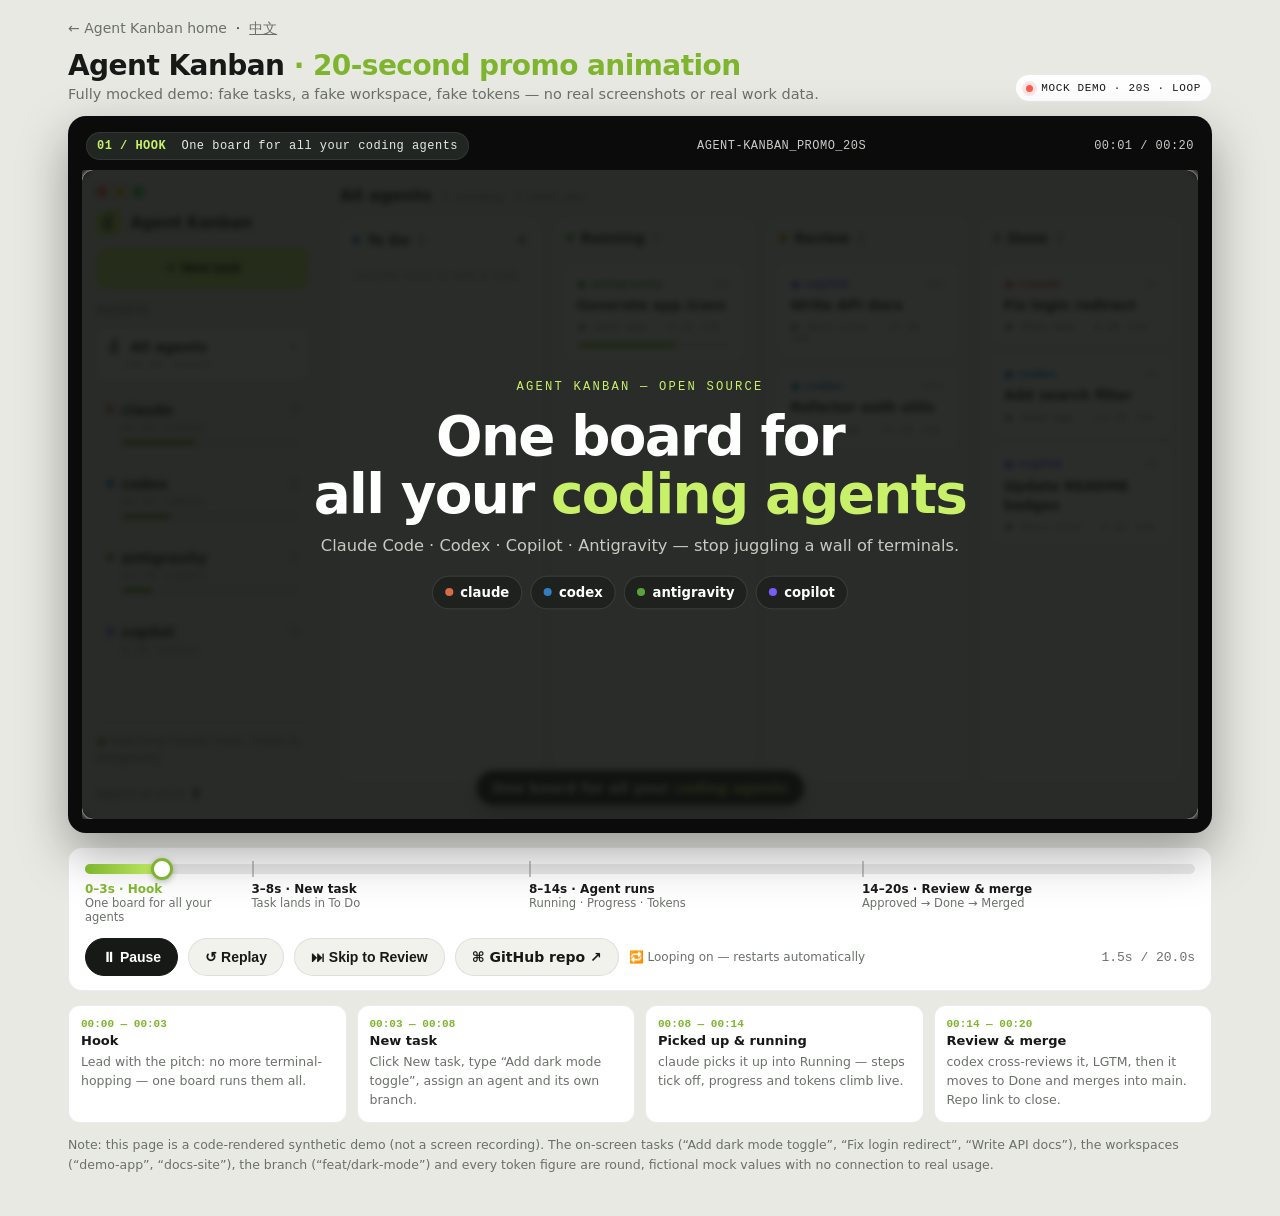
==== site/demo/index.html @ 09a62e58 "Add landing page and bilingual README - site/: static landing page (EN at /, 中文 at /zh/) with the pr" ====
<!doctype html>
<html lang="en">
<head>
<meta charset="utf-8"/>
<meta name="viewport" content="width=device-width, initial-scale=1, viewport-fit=cover"/>
<meta name="color-scheme" content="light dark"/>
<link rel="icon" type="image/png" sizes="32x32" href="/favicon-32.png"/>
<link rel="apple-touch-icon" href="/apple-touch-icon.png"/>
<meta name="description" content="A 20-second, fully mocked animation of Agent Kanban: one board for all your coding agents."/>
<link rel="canonical" href="https://agent-kanban.lzhgus.com/demo/"/>
<link rel="alternate" hreflang="en" href="https://agent-kanban.lzhgus.com/demo/"/>
<link rel="alternate" hreflang="zh-CN" href="https://agent-kanban.lzhgus.com/zh/demo/"/>
<title>Agent Kanban — 20-second demo</title>
<style>
:root{
  --page:#0e100f; --page2:#171917; --panel:#1c1f1c; --line:rgba(255,255,255,.09);
  --ink:#f2f3ef; --muted:#9aa39c; --lime:#c8f169; --lime-d:#a8d94e;
  --board:#ecece7; --board-side:#e9e9e3; --col:#f4f4f0; --card:#fff; --card-ink:#171917; --card-sub:#7a7d78;
  --claude:#d96c47; --codex:#2f7fc1; --anti:#5da13a; --copilot:#7a5af8;
}
@media (prefers-color-scheme: light){
  :root{ --page:#e8e9e2; --page2:#f2f2ec; --panel:#fff; --line:rgba(0,0,0,.08); --ink:#171917; --muted:#6b706a; }
}
*{box-sizing:border-box} body{margin:0;background:var(--page);color:var(--ink);font-family:Outfit,system-ui,-apple-system,Segoe UI,sans-serif;}
a{color:inherit}
.wrap{max-width:1180px;margin:0 auto;padding:20px 18px 28px}
.top{display:flex;justify-content:space-between;align-items:flex-end;gap:16px;flex-wrap:wrap;margin-bottom:14px}
.top h1{margin:0;font-size:28px;letter-spacing:-.02em;line-height:1}
.top h1 span{color:#7fb52e}
.top p{margin:6px 0 0;color:var(--muted);font-size:14.5px}
.badge{font-family:"JetBrains Mono",monospace;font-size:11px;letter-spacing:.06em;text-transform:uppercase;border:1px solid var(--line);padding:7px 10px;border-radius:999px;background:var(--panel);display:flex;gap:8px;align-items:center}
.dotlive{width:7px;height:7px;border-radius:50%;background:#ff5a4e;box-shadow:0 0 0 4px rgba(255,90,78,.15);animation:pulse 1.6s infinite}
@keyframes pulse{50%{opacity:.4}}

/* STAGE */
.stage{position:relative;background:#0a0b0a;border-radius:18px;padding:14px;box-shadow:0 20px 50px rgba(0,0,0,.35);overflow:hidden}
.stage-head{display:flex;justify-content:space-between;align-items:center;color:#c9cdc6;font-size:12px;font-family:"JetBrains Mono",monospace;letter-spacing:.04em;padding:2px 4px 10px}
.scene-pill{background:#222622;border:1px solid rgba(255,255,255,.08);padding:6px 10px;border-radius:999px;color:#e8eae5}
.scene-pill b{color:var(--lime)}
.viewport{position:relative;width:100%;overflow:hidden;background:var(--board);border-radius:12px;aspect-ratio: 1100 / 640;}
@media(max-width:700px){.stage-head .fname{display:none}.stage-head{flex-wrap:nowrap}.scene-pill{white-space:nowrap;overflow:hidden;text-overflow:ellipsis;max-width:62vw}.scene-pill .scenedesc{display:none}.stage-head #clock{white-space:nowrap}}
.scaler{position:absolute;left:0;top:0;width:1100px;height:640px;transform-origin:top left}

/* BOARD */
.board{width:1100px;height:640px;background:var(--board);display:flex;font-family:system-ui,-apple-system,Segoe UI,sans-serif;color:var(--card-ink);position:relative;overflow:hidden}
.sidebar{width:238px;flex:0 0 238px;background:var(--board-side);padding:16px 14px;display:flex;flex-direction:column;gap:12px;border-right:1px solid rgba(0,0,0,.04)}
.traffic{display:flex;gap:7px}.traffic i{width:11px;height:11px;border-radius:50%;display:block}.traffic i:nth-child(1){background:#ff5f57}.traffic i:nth-child(2){background:#febc2e}.traffic i:nth-child(3){background:#28c840}
.brand{display:flex;align-items:center;gap:8px;font-weight:800;font-size:15px}
.brandmark{width:26px;height:26px;border-radius:7px;background:var(--lime);display:grid;place-items:center;font-family:"JetBrains Mono",monospace;font-size:13px;font-weight:800}
.newbtn{background:var(--lime);border:none;border-radius:9px;padding:11px;font-weight:700;font-size:13.5px;cursor:pointer;position:relative;transition:.2s}
.newbtn.ringing{box-shadow:0 0 0 0 rgba(168,217,78,.7);animation:ring 1s infinite}
@keyframes ring{70%{box-shadow:0 0 0 12px rgba(168,217,78,0)}100%{box-shadow:0 0 0 0 rgba(168,217,78,0)}}
.label{font-size:10px;letter-spacing:.14em;color:#8a8c86;font-weight:700;margin-top:4px}
.agentrow{background:transparent;border-radius:10px;padding:9px 10px}
.agentrow.active{background:#fff;box-shadow:0 1px 4px rgba(0,0,0,.06)}
.agentrow .r1{display:flex;align-items:center;gap:7px;font-weight:700;font-size:13.5px}
.agentrow .r1 span:last-child{margin-left:auto;color:#8a8c86;font-weight:500;font-size:12px}
.adot{width:8px;height:8px;border-radius:50%}
.tok{font-size:11.5px;color:#8a8c86;margin:3px 0 0 15px;font-family:"JetBrains Mono",monospace}
.meter{height:5px;background:#dddcd4;border-radius:99px;overflow:hidden;margin:6px 0 0 15px}.meter i{display:block;height:100%;background:#6a9a2e;border-radius:99px}
.sidefoot{margin-top:auto;font-size:11.5px;color:#7d7f7a;line-height:1.5;border-top:1px solid rgba(0,0,0,.06);padding-top:10px}
.main{flex:1;padding:16px 16px 14px;min-width:0}
.mainhead{display:flex;align-items:baseline;gap:10px;margin-bottom:12px}
.mainhead b{font-size:16px}.mainhead span{color:#8a8c86;font-size:12.5px}
.cols{display:grid;grid-template-columns:1fr 1fr 1fr 1fr;gap:12px;height:556px}
.col{background:var(--col);border-radius:12px;padding:12px 10px;display:flex;flex-direction:column;gap:9px;transition:box-shadow .3s, background .3s}
.col.highlight{box-shadow:inset 0 0 0 2px var(--lime-d);background:#f7f9ec}
.colhead{display:flex;align-items:center;gap:7px;font-weight:700;font-size:13.5px;padding:0 2px}
.colhead .cnt{color:#8a8c86;font-weight:500}
.colhead .plus{margin-left:auto;color:#555;font-size:16px}
.cdot{width:8px;height:8px;border-radius:50%}
.empty{color:#a3a59e;font-size:12.5px;padding:8px 4px}
.card{background:var(--card);border-radius:11px;padding:11px 12px;box-shadow:0 1px 3px rgba(0,0,0,.07);border:1px solid rgba(0,0,0,.03)}
.card .who{display:flex;justify-content:space-between;font-size:11.5px;font-weight:700}
.card .who time{color:#a3a59e;font-weight:500}
.card h4{margin:5px 0 6px;font-size:13.5px;line-height:1.35}
.meta{font-size:11px;color:var(--card-sub);font-family:"JetBrains Mono",monospace;display:flex;gap:6px;align-items:center;flex-wrap:wrap}
.pill{font-size:10px;font-weight:700;padding:3px 7px;border-radius:999px;background:#eef3dc;color:#4c6b12}
.pill.blue{background:#e6f0fb;color:#245a8a}.pill.purple{background:#efeaff;color:#5b3ec8}.pill.green{background:#e3f4e3;color:#1d6b2e}

/* HERO CARD extras */
#heroCard{position:relative;z-index:3}
#heroCard .branch{margin-top:8px}
.progresswrap{margin-top:10px;display:none}
.progresswrap.show{display:block}
.prow{display:flex;justify-content:space-between;font-size:11px;color:#6f726c;font-family:"JetBrains Mono",monospace}
.bar{height:7px;background:#e9e9e2;border-radius:99px;overflow:hidden;margin-top:5px}
.bar i{display:block;height:100%;width:0%;background:linear-gradient(90deg,#8ec63f,#c8f169);border-radius:99px}
.steps{margin-top:9px;display:none;flex-direction:column;gap:5px}
.steps.show{display:flex}
.step{font-size:11.5px;color:#8a8c86;display:flex;gap:7px;align-items:center}
.step.done{color:#2f3a1e}.step .box{width:15px;height:15px;border-radius:4px;border:1.5px solid #cfd0c8;display:grid;place-items:center;font-size:10px;flex:0 0 15px;background:#fff}
.step.done .box{background:var(--lime);border-color:var(--lime-d);color:#1c2a00}
.step.active{color:#171917;font-weight:600}.step.active .box{border-color:#8ec63f}
.reviewbox{margin-top:10px;display:none;background:#f7f8f3;border:1px solid #e6e8dd;border-radius:8px;padding:8px 9px}
.reviewbox.show{display:block}
.reviewbox .rv{font-size:11.5px;display:flex;gap:6px;margin:3px 0}
.mergepill{display:none;margin-top:9px;background:#12240f;color:#c8f169;font-weight:700;font-size:11.5px;padding:7px 9px;border-radius:7px;align-items:center;gap:7px}
.mergepill.show{display:flex}

/* Composer */
.composer{display:none;background:#fff;border:1.5px solid #b9d97a;border-radius:11px;padding:11px 12px;box-shadow:0 8px 20px rgba(0,0,0,.10)}
.composer.show{display:block;animation:pop .35s cubic-bezier(.2,1.4,.4,1)}
@keyframes pop{from{transform:scale(.92) translateY(-6px);opacity:0}}
.composer .ct{font-size:11px;letter-spacing:.08em;color:#8a8c86;font-weight:700}
.typed{font-size:14px;font-weight:700;margin:6px 0 8px;min-height:20px}
.caret{display:inline-block;width:2px;height:15px;background:#171917;vertical-align:-2px;animation:blink .7s infinite}
@keyframes blink{50%{opacity:0}}
.assign{display:flex;gap:6px;flex-wrap:wrap}

/* Cursor */
.cursor{position:absolute;width:22px;height:22px;z-index:20;pointer-events:none;opacity:0;filter:drop-shadow(0 2px 3px rgba(0,0,0,.3));transition:opacity .2s}
.cursor.show{opacity:1}
.clickring{position:absolute;width:28px;height:28px;border:2px solid #7fb52e;border-radius:50%;z-index:19;pointer-events:none;opacity:0}
.clickring.go{animation:clicka .6s ease-out}
@keyframes clicka{0%{transform:scale(.4);opacity:1}100%{transform:scale(1.6);opacity:0}}

/* Overlays */
.overlay{position:absolute;inset:0;z-index:30;display:grid;place-items:center;text-align:center;pointer-events:none;opacity:0;transition:opacity .45s}
.overlay.show{opacity:1}
.hook{background:rgba(14,16,14,.88);backdrop-filter:blur(3px);color:#fff;padding:30px}
.hook .kicker{font-family:"JetBrains Mono",monospace;font-size:12px;letter-spacing:.18em;color:var(--lime);text-transform:uppercase}
.hook h2{font-size:54px;line-height:1.05;margin:14px 0 12px;letter-spacing:-.03em}
.hook h2 em{font-style:normal;color:var(--lime)}
.hook p{color:#c6cbc2;margin:0;font-size:16px}
.agentpills{display:flex;gap:8px;justify-content:center;margin-top:20px;flex-wrap:wrap}
.agentpills span{background:#1e211e;border:1px solid rgba(255,255,255,.12);padding:8px 12px;border-radius:999px;font-size:13px;font-weight:700;display:flex;gap:7px;align-items:center}
.outro{background:linear-gradient(180deg,rgba(14,16,14,.25),rgba(14,16,14,.92) 55%);color:#fff;align-items:end;padding:28px}
.outrocard{margin-bottom:8px}
.outrocard .logo{font-size:30px;font-weight:800}.outrocard .logo span{color:var(--lime)}
.repolink{display:inline-flex;gap:9px;align-items:center;background:#fff;color:#111;padding:11px 16px;border-radius:999px;font-family:"JetBrains Mono",monospace;font-size:13.5px;font-weight:600;text-decoration:none;margin-top:12px}
.outro p{color:#c9cdc6;font-size:13.5px;margin:10px 0 0}

/* Caption */
.caption{position:absolute;left:50%;transform:translateX(-50%);bottom:14px;z-index:25;background:rgba(10,11,10,.88);color:#fff;padding:9px 16px;border-radius:999px;font-size:14px;font-weight:600;white-space:nowrap;box-shadow:0 8px 20px rgba(0,0,0,.25)}
.caption b{color:var(--lime)}

/* Controls */
.controls{margin-top:14px;background:var(--panel);border:1px solid var(--line);border-radius:14px;padding:14px 16px}
.trackwrap{position:relative;padding-top:2px}
.track{height:10px;background:rgba(127,127,127,.18);border-radius:99px;position:relative;cursor:pointer;overflow:visible}
.fill{height:100%;width:0%;background:linear-gradient(90deg,#7fb52e,var(--lime));border-radius:99px;position:relative}
.fill::after{content:"";position:absolute;right:-6px;top:50%;transform:translateY(-50%);width:16px;height:16px;background:#fff;border:3px solid #7fb52e;border-radius:50%;box-shadow:0 2px 6px rgba(0,0,0,.25)}
.mark{position:absolute;top:-3px;width:2px;height:16px;background:rgba(127,127,127,.5)}
.segs{display:grid;grid-template-columns:3fr 5fr 6fr 6fr;gap:0;margin-top:8px;font-size:11.5px;color:var(--muted)}
.segs div{padding-right:8px}.segs b{display:block;color:var(--ink);font-size:12px}
.segs div.active b{color:#7fb52e}
.btnrow{display:flex;align-items:center;gap:10px;margin-top:14px;flex-wrap:wrap}
.btn{border:1px solid var(--line);background:var(--page2);color:var(--ink);padding:10px 16px;border-radius:999px;font-weight:700;font-size:14px;cursor:pointer;display:inline-flex;gap:8px;align-items:center}
.btn.primary{background:#171917;color:#fff;border-color:#171917}
.btn:hover{transform:translateY(-1px)}
.time{font-family:"JetBrains Mono",monospace;font-size:13px;color:var(--muted);margin-left:auto}
.looptag{font-size:12px;color:var(--muted);display:flex;gap:6px;align-items:center}
.stamps{display:grid;grid-template-columns:repeat(4,1fr);gap:10px;margin-top:14px}
.stamp{border:1px solid var(--line);background:var(--panel);border-radius:12px;padding:12px}
.stamp b{font-size:13px}.stamp p{margin:4px 0 0;color:var(--muted);font-size:12.5px;line-height:1.5}
.stamp .t{font-family:"JetBrains Mono",monospace;color:#7fb52e;font-size:11px;font-weight:700}
.note{margin-top:12px;color:var(--muted);font-size:12.5px;line-height:1.6}
@media(max-width:700px){.top h1{font-size:23px}.hook h2{font-size:34px}.stamps{grid-template-columns:1fr 1fr}.segs{font-size:10.5px}.caption{font-size:12px;max-width:92%;white-space:normal;text-align:center}}
@media (prefers-reduced-motion: reduce){*{animation-duration:.01ms!important;transition-duration:.01ms!important}}
</style>
</head>
<body>
<div class="wrap">
  <p style="margin:0 0 14px;font-size:14px"><a href="/" style="color:var(--muted);text-decoration:none">← Agent Kanban home</a> &nbsp;·&nbsp; <a href="/zh/demo/" lang="zh-CN" style="color:var(--muted)">中文</a></p>
  <div class="top">
    <div>
      <h1>Agent Kanban <span>· 20-second promo animation</span></h1>
      <p>Fully mocked demo: fake tasks, a fake workspace, fake tokens — no real screenshots or real work data.</p>
    </div>
    <div class="badge"><span class="dotlive"></span> Mock Demo · 20s · Loop</div>
  </div>

  <div class="stage">
    <div class="stage-head"><span class="scene-pill" id="scenePill"><b>01 / HOOK</b><span class="scenedesc"> &nbsp;One board for all your coding agents</span></span><span class="fname">AGENT-KANBAN_PROMO_20S</span><span id="clock">00:00 / 00:20</span></div>

    <div class="viewport" id="viewport">
      <div class="scaler" id="scaler">
        <div class="board" id="board">
          <!-- Sidebar -->
          <aside class="sidebar">
            <div class="traffic"><i></i><i></i><i></i></div>
            <div class="brand"><span class="brandmark">|▎</span> Agent Kanban</div>
            <button class="newbtn" id="newBtn">＋ New task</button>
            <div class="label">AGENTS</div>
            <div class="agentrow active"><div class="r1"><span style="font-family:monospace">|▎</span> All agents <span>6</span></div><div class="tok" id="allTok">128.0k tokens</div></div>
            <div class="agentrow" id="rowClaude"><div class="r1"><span class="adot" style="background:var(--claude)"></span> claude <span>3</span></div><div class="tok" id="claudeTok">64.0k tokens</div><div class="meter"><i style="width:42%"></i></div></div>
            <div class="agentrow"><div class="r1"><span class="adot" style="background:var(--codex)"></span> codex <span>2</span></div><div class="tok">38.5k tokens</div><div class="meter"><i style="width:28%"></i></div></div>
            <div class="agentrow"><div class="r1"><span class="adot" style="background:var(--anti)"></span> antigravity <span>1</span></div><div class="tok">16.2k tokens</div><div class="meter"><i style="width:18%"></i></div></div>
            <div class="agentrow"><div class="r1"><span class="adot" style="background:var(--copilot)"></span> copilot <span>0</span></div><div class="tok">9.3k tokens</div></div>
            <div class="sidefoot"><span style="color:#5da13a">●</span> Watching Claude Code, Codex &amp; Antigravity<br><br>Agents at once &nbsp;<b style="color:#171917">3</b></div>
          </aside>

          <!-- Main -->
          <section class="main">
            <div class="mainhead"><b>All agents</b><span id="runStatus">1 running · 2 need you</span></div>
            <div class="cols">
              <div class="col" id="colTodo">
                <div class="colhead"><span class="cdot" style="background:#2f7fc1"></span> To Do <span class="cnt" id="cntTodo">0</span><span class="plus">+</span></div>
                <div class="composer" id="composer">
                  <div class="ct">NEW TASK · DEMO-APP</div>
                  <div class="typed"><span id="typedText"></span><span class="caret"></span></div>
                  <div class="assign"><span class="pill">Assign: claude</span><span class="pill blue">Branch: feat/dark-mode</span></div>
                </div>
                <div class="empty" id="todoEmpty">Double-click to add a task</div>
                <div id="todoSlot"></div>
              </div>

              <div class="col" id="colRunning">
                <div class="colhead"><span class="cdot" style="background:#5da13a"></span> Running <span class="cnt" id="cntRun">1</span></div>
                <div class="empty" id="runEmpty" style="display:none">Nothing here</div>
                <div id="runSlot"></div>
                <div class="card" style="opacity:.92"><div class="who"><span style="color:var(--anti)">● antigravity</span><time>4m</time></div><h4>Generate app icons</h4><div class="meta">◉ demo-app · 8.1k tok</div><div class="bar" style="margin-top:8px"><i style="width:64%;background:#8ec63f"></i></div></div>
              </div>

              <div class="col" id="colReview">
                <div class="colhead"><span class="cdot" style="background:#c4900a"></span> Review <span class="cnt" id="cntReview">2</span></div>
                <div id="reviewSlot"></div>
                <div class="card"><div class="who"><span style="color:var(--copilot)">● copilot</span><time>6m</time></div><h4>Write API docs</h4><div class="meta">◉ docs-site · 12.0k tok</div></div>
                <div class="card"><div class="who"><span style="color:var(--codex)">● codex</span><time>12m</time></div><h4>Refactor auth utils</h4><div class="meta">◉ demo-app · 21.5k tok</div></div>
              </div>

              <div class="col" id="colDone">
                <div class="colhead"><span class="cdot" style="background:#8a8c86"></span> Done <span class="cnt" id="cntDone">3</span></div>
                <div id="doneSlot"></div>
                <div class="card"><div class="who"><span style="color:var(--claude)">● claude</span><time>1h</time></div><h4>Fix login redirect</h4><div class="meta">◉ demo-app · 9.8k tok</div></div>
                <div class="card"><div class="who"><span style="color:var(--codex)">● codex</span><time>2h</time></div><h4>Add search filter</h4><div class="meta">◉ demo-app · 14.2k tok</div></div>
                <div class="card"><div class="who"><span style="color:var(--copilot)">● copilot</span><time>3h</time></div><h4>Update README badges</h4><div class="meta">◉ docs-site · 3.6k tok</div></div>
              </div>
            </div>
          </section>

          <svg class="cursor" id="cursor" viewBox="0 0 24 24" fill="none"><path d="M4 2 L20 12 L12.5 13.5 L9 21 Z" fill="#111" stroke="#fff" stroke-width="1.6"/></svg>
          <div class="clickring" id="clickRing"></div>

          <!-- Hook overlay -->
          <div class="overlay hook" id="hookOverlay">
            <div>
              <div class="kicker">Agent Kanban — Open Source</div>
              <h2>One board for<br>all your <em>coding agents</em></h2>
              <p>Claude Code · Codex · Copilot · Antigravity — stop juggling a wall of terminals.</p>
              <div class="agentpills"><span><i class="adot" style="background:var(--claude)"></i>claude</span><span><i class="adot" style="background:var(--codex)"></i>codex</span><span><i class="adot" style="background:var(--anti)"></i>antigravity</span><span><i class="adot" style="background:var(--copilot)"></i>copilot</span></div>
            </div>
          </div>

          <!-- Outro overlay -->
          <div class="overlay outro" id="outroOverlay">
            <div class="outrocard">
              <div class="logo">Agent <span>Kanban</span></div>
              <span class="repolink">⌘ github.com/lzhgus/agent-kanban</span>
              <p>One board, the whole flow: To Do → Running → Review → Done &amp; Merge</p>
            </div>
          </div>

          <div class="caption" id="caption">One board for all your coding agents</div>
        </div>
      </div>
    </div>
  </div>

  <!-- Controls -->
  <div class="controls">
    <div class="trackwrap">
      <div class="track" id="track">
        <div class="fill" id="fill"></div>
        <div class="mark" style="left:15%"></div><div class="mark" style="left:40%"></div><div class="mark" style="left:70%"></div>
      </div>
      <div class="segs">
        <div id="seg0"><b>0–3s · Hook</b>One board for all your agents</div>
        <div id="seg1"><b>3–8s · New task</b>Task lands in To Do</div>
        <div id="seg2"><b>8–14s · Agent runs</b>Running · Progress · Tokens</div>
        <div id="seg3"><b>14–20s · Review &amp; merge</b>Approved → Done → Merged</div>
      </div>
    </div>
    <div class="btnrow">
      <button class="btn primary" id="playBtn">⏸ Pause</button>
      <button class="btn" id="replayBtn">↺ Replay</button>
      <button class="btn" id="skipBtn">⏭ Skip to Review</button>
      <a class="btn" href="https://github.com/lzhgus/agent-kanban" target="_blank" rel="noopener" style="text-decoration:none">⌘ GitHub repo ↗</a>
      <span class="looptag">🔁 Looping on — restarts automatically</span>
      <span class="time" id="timeLabel">0.0s / 20.0s</span>
    </div>
  </div>

  <div class="stamps">
    <div class="stamp"><div class="t">00:00 — 00:03</div><b>Hook</b><p>Lead with the pitch: no more terminal-hopping — one board runs them all.</p></div>
    <div class="stamp"><div class="t">00:03 — 00:08</div><b>New task</b><p>Click New task, type “Add dark mode toggle”, assign an agent and its own branch.</p></div>
    <div class="stamp"><div class="t">00:08 — 00:14</div><b>Picked up &amp; running</b><p>claude picks it up into Running — steps tick off, progress and tokens climb live.</p></div>
    <div class="stamp"><div class="t">00:14 — 00:20</div><b>Review &amp; merge</b><p>codex cross-reviews it, LGTM, then it moves to Done and merges into main. Repo link to close.</p></div>
  </div>
  <p class="note">Note: this page is a code-rendered synthetic demo (not a screen recording). The on-screen tasks (“Add dark mode toggle”, “Fix login redirect”, “Write API docs”), the workspaces (“demo-app”, “docs-site”), the branch (“feat/dark-mode”) and every token figure are round, fictional mock values with no connection to real usage.</p>
</div>

<!-- Hero card node created once -->
<div id="heroHost" style="display:none">
  <div class="card" id="heroCard">
    <div class="who"><span id="heroWho" style="color:var(--claude)">● claude</span><time id="heroTime">now</time></div>
    <h4>Add dark mode toggle</h4>
    <div class="meta">◉ demo-app · <span id="heroTok">0 tok</span></div>
    <div class="meta branch"><span class="pill blue">⎇ feat/dark-mode</span><span class="pill" id="heroStatePill">Queued</span></div>
    <div class="progresswrap" id="progressWrap">
      <div class="prow"><span>Progress</span><span id="pctLabel">0%</span></div>
      <div class="bar"><i id="heroBar"></i></div>
      <div class="steps" id="steps">
        <div class="step" data-step="0"><span class="box">✓</span> Reading project files</div>
        <div class="step" data-step="1"><span class="box">✓</span> Editing Theme.tsx + tokens.css</div>
        <div class="step" data-step="2"><span class="box">✓</span> Running tests · 24 passed</div>
      </div>
    </div>
    <div class="reviewbox" id="reviewBox">
      <div style="font-size:11px;font-weight:800;letter-spacing:.06em;color:#7a7d78">REVIEW BY CODEX</div>
      <div class="rv">✅ Tests pass &nbsp;·&nbsp; ✅ No conflicts</div>
      <div class="rv" id="lgtmLine" style="opacity:.25">💬 “LGTM — clean diff, ship it.”</div>
    </div>
    <div class="mergepill" id="mergePill">⎇ Merged into main · PR #42</div>
  </div>
</div>

<script>
(function(){
  var DUR=20000, paused=false, offset=0, lastNow=null, pendingSeek=null;
  var viewport=document.getElementById('viewport'), scaler=document.getElementById('scaler');
  var hero=document.getElementById('heroCard');
  var slots={todo:document.getElementById('todoSlot'), run:document.getElementById('runSlot'), review:document.getElementById('reviewSlot'), done:document.getElementById('doneSlot')};
  var currentSlot=null;
  function fit(){ var w=viewport.clientWidth; var s=w/1100; scaler.style.transform='scale('+s+')'; viewport.style.height=(640*s)+'px'; }
  window.addEventListener('resize',fit);

  function flipTo(slotName){
    if(currentSlot===slotName) return;
    var target=slots[slotName]; if(!target) return;
    var first=hero.getBoundingClientRect();
    target.appendChild(hero); currentSlot=slotName;
    var last=hero.getBoundingClientRect();
    if(first.width){
      var dx=first.left-last.left, dy=first.top-last.top;
      hero.animate([{transform:'translate('+dx+'px,'+dy+'px) scale(1.03)', boxShadow:'0 14px 30px rgba(0,0,0,.18)'},{transform:'translate(0,0) scale(1)', boxShadow:'0 1px 3px rgba(0,0,0,.07)'}],{duration:650,easing:'cubic-bezier(.2,.9,.25,1)'});
    }
  }
  function fmtTok(n){ return n>=1000 ? (n/1000).toFixed(1)+'k tok' : Math.round(n)+' tok'; }
  function clamp(v,a,b){return Math.max(a,Math.min(b,v))}
  function ease(t){return 1-Math.pow(1-t,3)}
  var FULL_TEXT='Add dark mode toggle';

  var els={
    hook:document.getElementById('hookOverlay'), outro:document.getElementById('outroOverlay'),
    caption:document.getElementById('caption'), pill:document.getElementById('scenePill'),
    clock:document.getElementById('clock'), fill:document.getElementById('fill'), time:document.getElementById('timeLabel'),
    composer:document.getElementById('composer'), typed:document.getElementById('typedText'),
    todoEmpty:document.getElementById('todoEmpty'), runEmpty:document.getElementById('runEmpty'),
    newBtn:document.getElementById('newBtn'), cursor:document.getElementById('cursor'), ring:document.getElementById('clickRing'),
    cntTodo:document.getElementById('cntTodo'), cntRun:document.getElementById('cntRun'), cntReview:document.getElementById('cntReview'), cntDone:document.getElementById('cntDone'),
    runStatus:document.getElementById('runStatus'), heroTok:document.getElementById('heroTok'), heroTime:document.getElementById('heroTime'),
    heroWho:document.getElementById('heroWho'), statePill:document.getElementById('heroStatePill'),
    progWrap:document.getElementById('progressWrap'), heroBar:document.getElementById('heroBar'), pct:document.getElementById('pctLabel'),
    steps:document.getElementById('steps'), reviewBox:document.getElementById('reviewBox'), lgtm:document.getElementById('lgtmLine'), merge:document.getElementById('mergePill'),
    claudeTok:document.getElementById('claudeTok'), allTok:document.getElementById('allTok'),
    colTodo:document.getElementById('colTodo'), colRun:document.getElementById('colRunning'), colReview:document.getElementById('colReview'), colDone:document.getElementById('colDone'),
    rowClaude:document.getElementById('rowClaude')
  };
  var stepEls=document.querySelectorAll('#steps .step');
  var segs=[document.getElementById('seg0'),document.getElementById('seg1'),document.getElementById('seg2'),document.getElementById('seg3')];

  var lastPhase=-1;
  function render(now){
    if(lastNow==null) lastNow=now;
    var dt=now-lastNow; lastNow=now;
    if(pendingSeek!=null){ offset=pendingSeek; pendingSeek=null; }
    else if(!paused){ offset+=dt; }
    var t=offset%DUR; var s=t/1000;
    // progress UI
    els.fill.style.width=(t/DUR*100)+'%';
    els.time.textContent=s.toFixed(1)+'s / 20.0s';
    els.clock.textContent='00:'+String(Math.floor(s)).padStart(2,'0')+' / 00:20';
    var phase= s<3?0 : s<8?1 : s<14?2 : 3;
    segs.forEach(function(el,i){ el.classList.toggle('active', i===phase); });
    if(phase!==lastPhase){
      lastPhase=phase;
      var info=[
        '<b>01 / HOOK</b><span class="scenedesc"> &nbsp;One board for all your coding agents</span>','<b>02 / NEW TASK</b><span class="scenedesc"> &nbsp;New task → To Do</span>',
        '<b>03 / RUNNING</b><span class="scenedesc"> &nbsp;Agent picks it up · Progress + tokens</span>','<b>04 / REVIEW → DONE</b><span class="scenedesc"> &nbsp;Cross-review · Merge</span>'][phase];
      els.pill.innerHTML=info;
      els.caption.innerHTML=[
        'One board for all your <b>coding agents</b>',
        'New task → into <b>To Do</b>',
        '<b>claude</b> is on it — progress &amp; tokens climbing',
        '<b>codex</b> approved → <b>Done</b> &amp; merged'][phase];
      [els.colTodo,els.colRun,els.colReview,els.colDone].forEach(function(c){c.classList.remove('highlight')});
      if(phase===1) els.colTodo.classList.add('highlight');
      if(phase===2) els.colRun.classList.add('highlight');
      if(phase===3) els.colReview.classList.add('highlight');
    }

    // HOOK 0-3
    els.hook.classList.toggle('show', s<2.7);
    els.hook.style.opacity= s<2.4?1: Math.max(0,1-(s-2.4)/0.3);

    // Cursor 3.0-4.2 moving to New task (board coords approx: sidebar button at x~125 y~118)
    var showCursor = s>=2.9 && s<4.4;
    els.cursor.classList.toggle('show', showCursor);
    if(showCursor){
      var p=clamp((s-2.9)/0.9,0,1); var e=ease(p);
      var x=560+(125-560)*e, y=320+(118-320)*e;
      els.cursor.style.left=x+'px'; els.cursor.style.top=y+'px';
      if(s>=3.78 && s<3.86){ els.ring.style.left=(x-3)+'px'; els.ring.style.top=(y-3)+'px'; els.ring.classList.remove('go'); void els.ring.offsetWidth; els.ring.classList.add('go'); }
    }
    els.newBtn.classList.toggle('ringing', s>=3.0 && s<3.9);

    // Composer 3.9-6.9, typing 4.2-6.2
    els.composer.classList.toggle('show', s>=3.9 && s<6.9);
    if(s>=4.2 && s<6.9){ var chars=Math.floor(clamp((s-4.2)/2,0,1)*FULL_TEXT.length); els.typed.textContent=FULL_TEXT.slice(0,chars); }
    else if(s>=6.9){ els.typed.textContent=FULL_TEXT; }

    // Hero in To Do 6.6-8.4
    if(s>=6.6 && s<8.4){
      hero.style.display='block'; flipTo('todo');
      els.todoEmpty.style.display='none'; els.cntTodo.textContent='1';
      els.statePill.textContent='Queued'; els.progWrap.classList.remove('show'); els.steps.classList.remove('show');
      els.reviewBox.classList.remove('show'); els.merge.classList.remove('show');
      els.heroTok.textContent='0 tok'; els.heroWho.innerHTML='● claude'; els.heroWho.style.color='var(--claude)';
    }
    if(s<6.6){ hero.style.display='none'; if(currentSlot){currentSlot=null;} els.todoEmpty.style.display='block'; els.cntTodo.textContent='0'; els.cntRun.textContent='1'; els.cntReview.textContent='2'; els.cntDone.textContent='3'; els.runStatus.textContent='1 running · 2 need you'; els.reviewBox.classList.remove('show'); els.merge.classList.remove('show'); els.claudeTok.textContent='64.0k tokens'; els.allTok.textContent='128.0k tokens'; els.lgtm.style.opacity=.25; }

    // Running 8.4-14
    if(s>=8.4 && s<14.2){
      flipTo('run'); els.todoEmpty.style.display='block'; els.cntTodo.textContent='0'; els.cntRun.textContent='2'; els.runEmpty.style.display='none';
      els.runStatus.textContent='2 running · 2 need you'; els.rowClaude.classList.add('active');
      els.statePill.textContent='Running'; els.progWrap.classList.add('show'); els.steps.classList.add('show'); els.reviewBox.classList.remove('show'); els.merge.classList.remove('show');
      var rp=ease(clamp((s-8.8)/4.8,0,1)); var pctVal=Math.round(rp*92);
      els.heroBar.style.width=pctVal+'%'; els.pct.textContent=pctVal+'%';
      var tok=rp*38600; els.heroTok.textContent=fmtTok(tok);
      els.claudeTok.textContent=(64+tok/1000).toFixed(1)+'k tokens'; els.allTok.textContent=(128+tok/1000).toFixed(1)+'k tokens';
      els.heroTime.textContent= Math.max(1,Math.round((s-8.4)))+'m';
      stepEls.forEach(function(st,i){ var th=[0.12,0.45,0.82][i]; st.classList.toggle('done', rp>th+0.12); st.classList.toggle('active', rp>th && rp<=th+0.12); var box=st.querySelector('.box'); box.textContent= rp>th+0.12?'✓':(i+1); });
    }
    // Review 14.2-17.4
    if(s>=14.2 && s<17.6){
      flipTo('review'); els.cntRun.textContent='1'; els.runEmpty.style.display='none'; els.cntReview.textContent='3';
      els.runStatus.textContent='1 running · 3 need you'; els.heroBar.style.width='100%'; els.pct.textContent='100%'; els.heroTok.textContent='42.0k tok'; els.claudeTok.textContent='106.0k tokens'; els.allTok.textContent='170.0k tokens';
      els.statePill.textContent='In Review'; els.reviewBox.classList.add('show'); els.lgtm.style.opacity= s>=15.6?1:.25;
      els.heroWho.innerHTML='● codex <span style="color:#8a8c86;font-weight:500">reviewing</span>'; els.heroWho.style.color='var(--codex)';
    }
    // Done + merge 17.6-20
    if(s>=17.6){
      flipTo('done'); els.cntReview.textContent='2'; els.cntDone.textContent='4'; els.runStatus.textContent='1 running · 2 need you'; els.colReview.classList.remove('highlight'); els.colDone.classList.add('highlight');
      els.statePill.textContent='Done'; els.merge.classList.add('show'); els.heroWho.innerHTML='● claude'; els.heroWho.style.color='var(--claude)';
    } else { els.merge.classList.remove('show'); if(s>=14.2) els.colDone.classList.remove('highlight'); }

    // Outro 18.6-20
    els.outro.classList.toggle('show', s>=18.6);
    if(s>=18.6) els.caption.innerHTML='Free &amp; open source — <b>github.com/lzhgus/agent-kanban</b>';

    requestAnimationFrame(render);
  }
  requestAnimationFrame(render); fit(); setTimeout(fit,60);

  // Controls
  var playBtn=document.getElementById('playBtn');
  playBtn.addEventListener('click',function(){
    paused=!paused; playBtn.textContent= paused?'▶ Play':'⏸ Pause';
  });
  document.getElementById('replayBtn').addEventListener('click',function(){ pendingSeek=0; paused=false; playBtn.textContent='⏸ Pause'; lastPhase=-1; currentSlot=null; hero.style.display='none'; });
  document.getElementById('skipBtn').addEventListener('click',function(){ pendingSeek=14250; paused=false; playBtn.textContent='⏸ Pause'; lastPhase=-1; });
  document.getElementById('track').addEventListener('click',function(e){
    var r=this.getBoundingClientRect(); var ratio=clamp((e.clientX-r.left)/r.width,0,1); var target=ratio*DUR;
    pendingSeek=target; lastPhase=-1; if(target<6600){ currentSlot=null; }
  });
})();
</script>
</body>
</html>
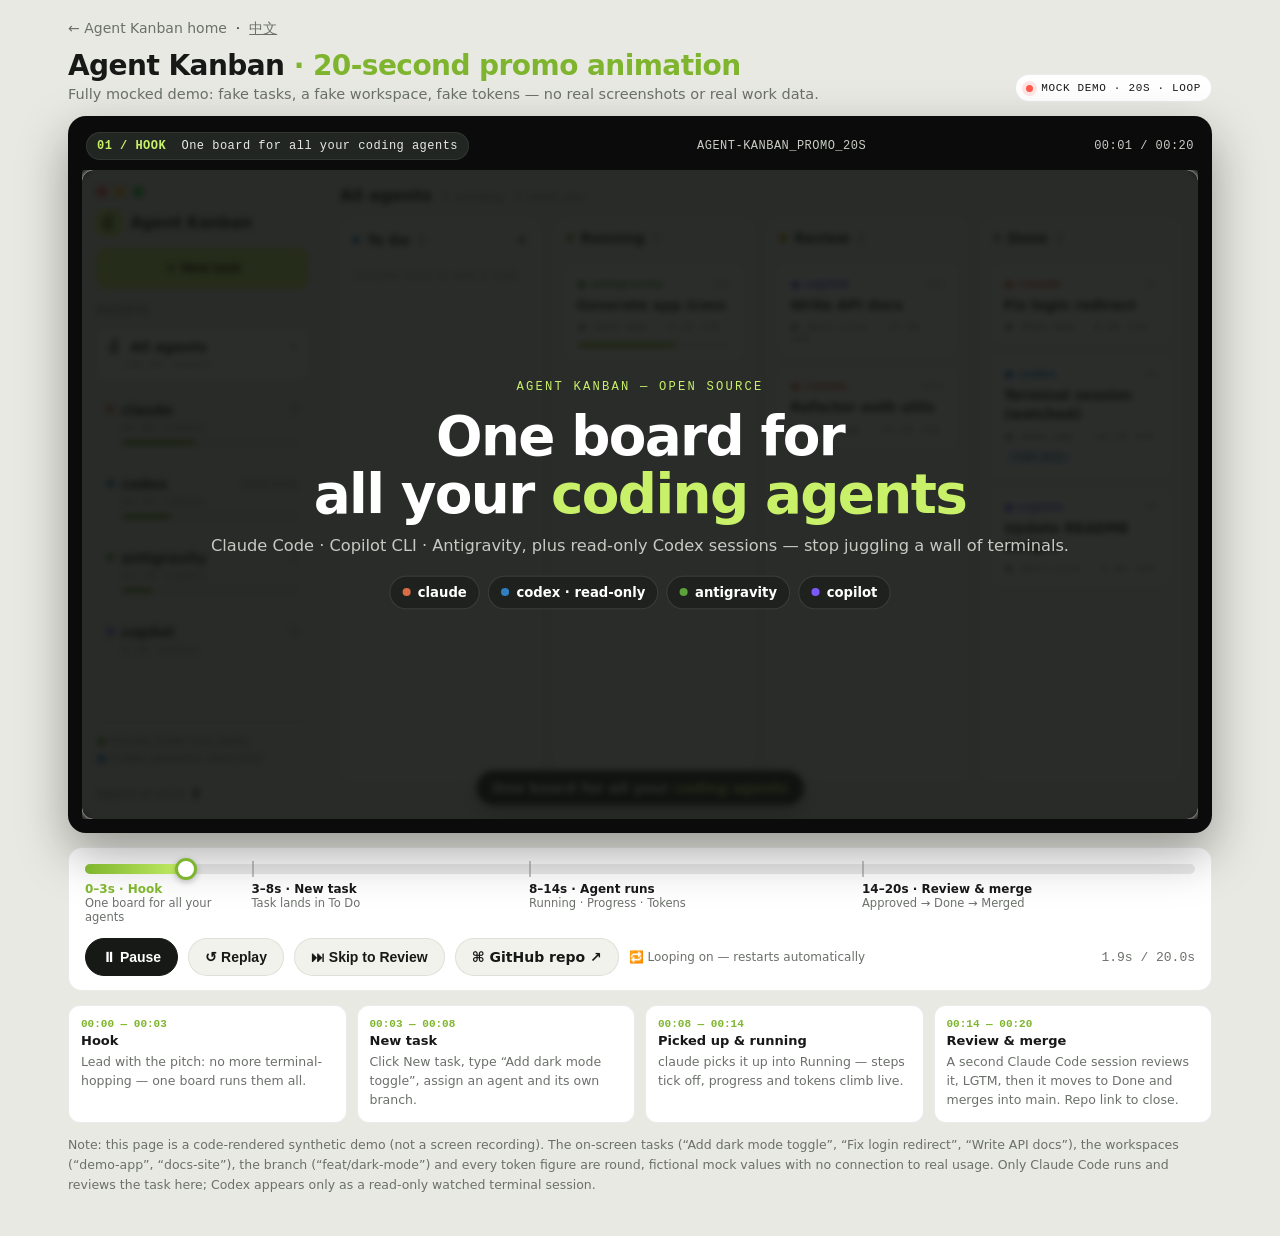
==== commit a2090223: "Promo: show Codex as read-only; reviews by Claude Code Codex is only watched read-only (terminal ses" ====
--- a/site/demo/index.html
+++ b/site/demo/index.html
@@ -185,10 +185,10 @@
             <div class="label">AGENTS</div>
             <div class="agentrow active"><div class="r1"><span style="font-family:monospace">|▎</span> All agents <span>6</span></div><div class="tok" id="allTok">128.0k tokens</div></div>
             <div class="agentrow" id="rowClaude"><div class="r1"><span class="adot" style="background:var(--claude)"></span> claude <span>3</span></div><div class="tok" id="claudeTok">64.0k tokens</div><div class="meter"><i style="width:42%"></i></div></div>
-            <div class="agentrow"><div class="r1"><span class="adot" style="background:var(--codex)"></span> codex <span>2</span></div><div class="tok">38.5k tokens</div><div class="meter"><i style="width:28%"></i></div></div>
+            <div class="agentrow"><div class="r1"><span class="adot" style="background:var(--codex)"></span> codex <span>read-only</span></div><div class="tok">38.5k tokens</div><div class="meter"><i style="width:28%"></i></div></div>
             <div class="agentrow"><div class="r1"><span class="adot" style="background:var(--anti)"></span> antigravity <span>1</span></div><div class="tok">16.2k tokens</div><div class="meter"><i style="width:18%"></i></div></div>
             <div class="agentrow"><div class="r1"><span class="adot" style="background:var(--copilot)"></span> copilot <span>0</span></div><div class="tok">9.3k tokens</div></div>
-            <div class="sidefoot"><span style="color:#5da13a">●</span> Watching Claude Code, Codex &amp; Antigravity<br><br>Agents at once &nbsp;<b style="color:#171917">3</b></div>
+            <div class="sidefoot"><span style="color:#5da13a">●</span> Claude Code runs tasks<br><span style="color:var(--codex)">●</span> Codex sessions: read-only<br><br>Agents at once &nbsp;<b style="color:#171917">3</b></div>
           </aside>
 
           <!-- Main -->
@@ -217,14 +217,14 @@
                 <div class="colhead"><span class="cdot" style="background:#c4900a"></span> Review <span class="cnt" id="cntReview">2</span></div>
                 <div id="reviewSlot"></div>
                 <div class="card"><div class="who"><span style="color:var(--copilot)">● copilot</span><time>6m</time></div><h4>Write API docs</h4><div class="meta">◉ docs-site · 12.0k tok</div></div>
-                <div class="card"><div class="who"><span style="color:var(--codex)">● codex</span><time>12m</time></div><h4>Refactor auth utils</h4><div class="meta">◉ demo-app · 21.5k tok</div></div>
+                <div class="card"><div class="who"><span style="color:var(--claude)">● claude</span><time>12m</time></div><h4>Refactor auth utils</h4><div class="meta">◉ demo-app · 21.5k tok</div></div>
               </div>
 
               <div class="col" id="colDone">
                 <div class="colhead"><span class="cdot" style="background:#8a8c86"></span> Done <span class="cnt" id="cntDone">3</span></div>
                 <div id="doneSlot"></div>
                 <div class="card"><div class="who"><span style="color:var(--claude)">● claude</span><time>1h</time></div><h4>Fix login redirect</h4><div class="meta">◉ demo-app · 9.8k tok</div></div>
-                <div class="card"><div class="who"><span style="color:var(--codex)">● codex</span><time>2h</time></div><h4>Add search filter</h4><div class="meta">◉ demo-app · 14.2k tok</div></div>
+                <div class="card"><div class="who"><span style="color:var(--codex)">● codex</span><time>2h</time></div><h4>Terminal session (watched)</h4><div class="meta">◉ demo-app · 14.2k tok <span class="pill blue">read-only</span></div></div>
                 <div class="card"><div class="who"><span style="color:var(--copilot)">● copilot</span><time>3h</time></div><h4>Update README badges</h4><div class="meta">◉ docs-site · 3.6k tok</div></div>
               </div>
             </div>
@@ -238,8 +238,8 @@
             <div>
               <div class="kicker">Agent Kanban — Open Source</div>
               <h2>One board for<br>all your <em>coding agents</em></h2>
-              <p>Claude Code · Codex · Copilot · Antigravity — stop juggling a wall of terminals.</p>
-              <div class="agentpills"><span><i class="adot" style="background:var(--claude)"></i>claude</span><span><i class="adot" style="background:var(--codex)"></i>codex</span><span><i class="adot" style="background:var(--anti)"></i>antigravity</span><span><i class="adot" style="background:var(--copilot)"></i>copilot</span></div>
+              <p>Claude Code · Copilot CLI · Antigravity, plus read-only Codex sessions — stop juggling a wall of terminals.</p>
+              <div class="agentpills"><span><i class="adot" style="background:var(--claude)"></i>claude</span><span><i class="adot" style="background:var(--codex)"></i>codex · read-only</span><span><i class="adot" style="background:var(--anti)"></i>antigravity</span><span><i class="adot" style="background:var(--copilot)"></i>copilot</span></div>
             </div>
           </div>
 
@@ -286,9 +286,9 @@
     <div class="stamp"><div class="t">00:00 — 00:03</div><b>Hook</b><p>Lead with the pitch: no more terminal-hopping — one board runs them all.</p></div>
     <div class="stamp"><div class="t">00:03 — 00:08</div><b>New task</b><p>Click New task, type “Add dark mode toggle”, assign an agent and its own branch.</p></div>
     <div class="stamp"><div class="t">00:08 — 00:14</div><b>Picked up &amp; running</b><p>claude picks it up into Running — steps tick off, progress and tokens climb live.</p></div>
-    <div class="stamp"><div class="t">00:14 — 00:20</div><b>Review &amp; merge</b><p>codex cross-reviews it, LGTM, then it moves to Done and merges into main. Repo link to close.</p></div>
+    <div class="stamp"><div class="t">00:14 — 00:20</div><b>Review &amp; merge</b><p>A second Claude Code session reviews it, LGTM, then it moves to Done and merges into main. Repo link to close.</p></div>
   </div>
-  <p class="note">Note: this page is a code-rendered synthetic demo (not a screen recording). The on-screen tasks (“Add dark mode toggle”, “Fix login redirect”, “Write API docs”), the workspaces (“demo-app”, “docs-site”), the branch (“feat/dark-mode”) and every token figure are round, fictional mock values with no connection to real usage.</p>
+  <p class="note">Note: this page is a code-rendered synthetic demo (not a screen recording). The on-screen tasks (“Add dark mode toggle”, “Fix login redirect”, “Write API docs”), the workspaces (“demo-app”, “docs-site”), the branch (“feat/dark-mode”) and every token figure are round, fictional mock values with no connection to real usage. Only Claude Code runs and reviews the task here; Codex appears only as a read-only watched terminal session.</p>
 </div>
 
 <!-- Hero card node created once -->
@@ -308,7 +308,7 @@
       </div>
     </div>
     <div class="reviewbox" id="reviewBox">
-      <div style="font-size:11px;font-weight:800;letter-spacing:.06em;color:#7a7d78">REVIEW BY CODEX</div>
+      <div style="font-size:11px;font-weight:800;letter-spacing:.06em;color:#7a7d78">REVIEW BY CLAUDE</div>
       <div class="rv">✅ Tests pass &nbsp;·&nbsp; ✅ No conflicts</div>
       <div class="rv" id="lgtmLine" style="opacity:.25">💬 “LGTM — clean diff, ship it.”</div>
     </div>
@@ -378,13 +378,13 @@
       lastPhase=phase;
       var info=[
         '<b>01 / HOOK</b><span class="scenedesc"> &nbsp;One board for all your coding agents</span>','<b>02 / NEW TASK</b><span class="scenedesc"> &nbsp;New task → To Do</span>',
-        '<b>03 / RUNNING</b><span class="scenedesc"> &nbsp;Agent picks it up · Progress + tokens</span>','<b>04 / REVIEW → DONE</b><span class="scenedesc"> &nbsp;Cross-review · Merge</span>'][phase];
+        '<b>03 / RUNNING</b><span class="scenedesc"> &nbsp;Agent picks it up · Progress + tokens</span>','<b>04 / REVIEW → DONE</b><span class="scenedesc"> &nbsp;Claude Code review · Merge</span>'][phase];
       els.pill.innerHTML=info;
       els.caption.innerHTML=[
         'One board for all your <b>coding agents</b>',
         'New task → into <b>To Do</b>',
         '<b>claude</b> is on it — progress &amp; tokens climbing',
-        '<b>codex</b> approved → <b>Done</b> &amp; merged'][phase];
+        'A second <b>Claude Code</b> approved → <b>Done</b> &amp; merged'][phase];
       [els.colTodo,els.colRun,els.colReview,els.colDone].forEach(function(c){c.classList.remove('highlight')});
       if(phase===1) els.colTodo.classList.add('highlight');
       if(phase===2) els.colRun.classList.add('highlight');
@@ -438,7 +438,7 @@
       flipTo('review'); els.cntRun.textContent='1'; els.runEmpty.style.display='none'; els.cntReview.textContent='3';
       els.runStatus.textContent='1 running · 3 need you'; els.heroBar.style.width='100%'; els.pct.textContent='100%'; els.heroTok.textContent='42.0k tok'; els.claudeTok.textContent='106.0k tokens'; els.allTok.textContent='170.0k tokens';
       els.statePill.textContent='In Review'; els.reviewBox.classList.add('show'); els.lgtm.style.opacity= s>=15.6?1:.25;
-      els.heroWho.innerHTML='● codex <span style="color:#8a8c86;font-weight:500">reviewing</span>'; els.heroWho.style.color='var(--codex)';
+      els.heroWho.innerHTML='● claude <span style="color:#8a8c86;font-weight:500">reviewer</span>'; els.heroWho.style.color='var(--claude)';
     }
     // Done + merge 17.6-20
     if(s>=17.6){
